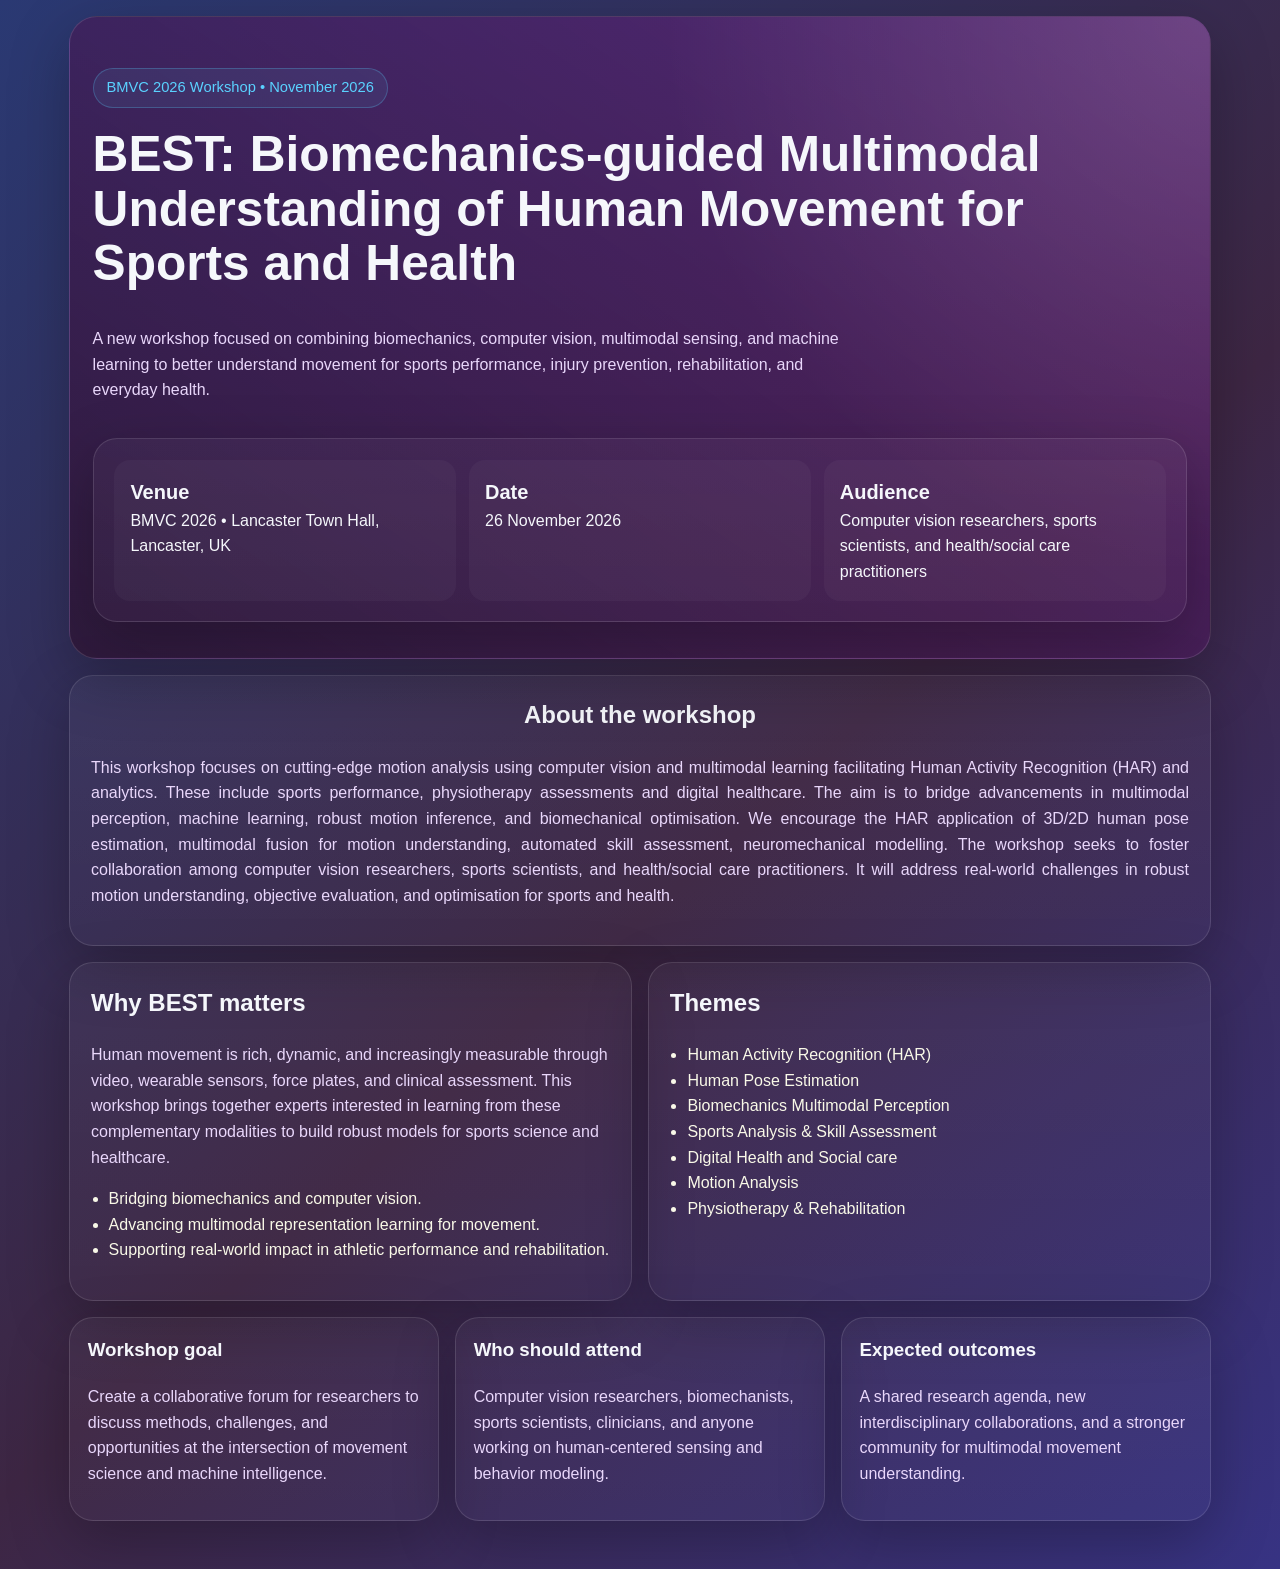
==== index.html @ c9f3e5d2 "Updated website for BMVC 2026-BEST workshop" ====
<!DOCTYPE html>
<html lang="en">
  <head>
    <meta charset="UTF-8" />
    <meta name="viewport" content="width=device-width, initial-scale=1.0" />
    <title>BEST Workshop | Home</title>
    <meta name="description" content="BEST workshop at BMVC 2026 on biomechanics-guided multimodal understanding of human movement for sports and health." />
    <link rel="icon" href="favicon.svg" type="image/svg+xml" />
    <link rel="stylesheet" href="styles.css" />
    <script src="layout.js"></script>
  </head>
  <body>
    <div id="header"></div>

    <main>
      <section class="hero" id="hero">
        <span class="badge">BMVC 2026 Workshop • November 2026</span>
        <h1>BEST: Biomechanics-guided Multimodal Understanding of Human Movement for Sports and Health</h1>
        <p class="section-copy">A new workshop focused on combining biomechanics, computer vision, multimodal sensing, and machine learning to better understand movement for sports performance, injury prevention, rehabilitation, and everyday health.</p>
        <div class="hero-card">
          <div class="stats">
            <div class="stat"><strong>Venue</strong><span>BMVC 2026 • Lancaster Town Hall, Lancaster, UK</span></div>
            <div class="stat"><strong>Date</strong><span>26 November 2026</span></div>
            <div class="stat"><strong>Audience</strong><span>Computer vision researchers, sports scientists, and health/social care practitioners</span></div>
          </div>
        </div>
      </section>

      <section class="section about-workshop">
        <article class="panel">
          <h2>About the workshop</h2>
          <p class="section-copy">This workshop focuses on cutting-edge motion analysis using computer vision and multimodal learning facilitating Human Activity Recognition (HAR) and analytics. These include sports performance, physiotherapy assessments and digital healthcare. The aim is to bridge advancements in multimodal perception, machine learning, robust motion inference, and biomechanical optimisation. We encourage the HAR application of 3D/2D human pose estimation, multimodal fusion for motion understanding, automated skill assessment, neuromechanical modelling. The workshop seeks to foster collaboration among computer vision researchers, sports scientists, and health/social care practitioners. It will address real-world challenges in robust motion understanding, objective evaluation, and optimisation for sports and health.</p>
        </article>
      </section>

      <section class="section grid-2">
        <article class="panel">
          <h2>Why BEST matters</h2>
          <p class="section-copy">Human movement is rich, dynamic, and increasingly measurable through video, wearable sensors, force plates, and clinical assessment. This workshop brings together experts interested in learning from these complementary modalities to build robust models for sports science and healthcare.</p>
          <ul class="list">
            <li>Bridging biomechanics and computer vision.</li>
            <li>Advancing multimodal representation learning for movement.</li>
            <li>Supporting real-world impact in athletic performance and rehabilitation.</li>
          </ul>
        </article>
        <article class="panel">
          <h2>Themes</h2>
          <ul class="list">
            <li>Human Activity Recognition (HAR)</li>
            <li>Human Pose Estimation</li>
            <li>Biomechanics Multimodal Perception</li>
            <li>Sports Analysis & Skill Assessment</li>
            <li>Digital Health and Social care</li>
            <li>Motion Analysis</li>
            <li>Physiotherapy & Rehabilitation</li>
          </ul>
        </article>
      </section>

      <section class="section grid-3">
        <article class="card">
          <h3>Workshop goal</h3>
          <p class="section-copy">Create a collaborative forum for researchers to discuss methods, challenges, and opportunities at the intersection of movement science and machine intelligence.</p>
        </article>
        <article class="card">
          <h3>Who should attend</h3>
          <p class="section-copy">Computer vision researchers, biomechanists, sports scientists, clinicians, and anyone working on human-centered sensing and behavior modeling.</p>
        </article>
        <article class="card">
          <h3>Expected outcomes</h3>
          <p class="section-copy">A shared research agenda, new interdisciplinary collaborations, and a stronger community for multimodal movement understanding.</p>
        </article>
      </section>
    </main>

    <div id="footer"></div>

    <div class="search-overlay hidden" id="searchOverlay">
      <div class="search-panel" role="dialog" aria-label="Website search">
        <form class="search-form" id="searchForm">
          <input id="searchInput" type="search" placeholder="Search the workshop website" />
          <button class="search-submit" type="submit">Search</button>
        </form>
        <div class="search-results" id="searchResults"></div>
      </div>
    </div>

    <script src="script.js"></script>
  </body>
</html>
---- styles.css ----
:root {
  --bg: #07111f;
  --surface: #0f1c2f;
  --surface-2: #15263d;
  --text: #f5f7fb;
  --muted: #8fa2bf;
  --accent: #5ad2ff;
  --accent-2: #8b5cf6;
  --success: #2ec4b6;
  --border: rgba(255,255,255,0.12);
  --shadow: 0 20px 60px rgba(0,0,0,0.25);
}

* { box-sizing: border-box; }
body {
  margin: 0;
  font-family: "Segoe UI", Arial, sans-serif;
  background: linear-gradient(318deg, #373383, #3d2643 45%, #2a3973);
  color: var(--text);
  line-height: 1.6;
}
a { color: inherit; text-decoration: none; }
img { max-width: 100%; display: block; }

.site-header {
  position: sticky;
  top: 0;
  z-index: 1000;
  backdrop-filter: blur(18px);
  background: rgba(106, 44, 120, 0.58);
  border-bottom: 1px solid var(--border);
}
.navbar {
  max-width: 1180px;
  margin: 0 auto;
  padding: 0.95rem 1.2rem;
  display: flex;
  align-items: center;
  justify-content: space-between;
  gap: 1rem;
}
.brand {
  font-weight: 700;
  letter-spacing: 0.04em;
  text-transform: uppercase;
  font-size: 0.95rem;
}
.nav-links {
  display: flex;
  flex-wrap: wrap;
  gap: 0.35rem;
  align-items: center;
}
.nav-links a {
  padding: 0.6rem 0.85rem;
  border-radius: 999px;
  color: #ffffff;
  transition: 180ms ease;
}
.nav-links a:hover,
.nav-links a.active {
  background: rgba(154, 122, 211, 0.6);
  color: var(--text);
}
.search-toggle,
.search-submit {
  border: 0;
  color: var(--text);
  background: linear-gradient(122deg, #7b57a3, #2e4057);
  padding: 0.7rem 0.9rem;
  border-radius: 999px;
  cursor: pointer;
}
.search-toggle { padding: 0.65rem 0.8rem; font-size: 1.12rem; line-height: 1; }

main { max-width: 1180px; margin: 0 auto; padding: 0 1.2rem 3rem; }
.hero {
  padding: 3.2rem 1.4rem 2.2rem;
  margin-top: 1rem;
  display: grid;
  gap: 1.2rem;
  position: relative;
  overflow: hidden;
  border-radius: 28px;
  border: 1px solid var(--border);
  box-shadow: var(--shadow);
  background:
    linear-gradient(34deg, rgba(46, 21, 53, 0.8), rgba(120, 33, 149, 0.47)), url("images-best-bmvc/bg-banner.svg");
  background-size: cover;
  background-position: center;
}
.hero::after {
  content: "";
  position: absolute;
  inset: 0;
  background: radial-gradient(circle at top right, rgba(255,255,255,0.14), transparent 42%);
  pointer-events: none;
}
.hero > * {
  position: relative;
  z-index: 1;
}
.hero h1, .page-title {
  font-size: clamp(2rem, 4vw, 3.1rem);
  margin: 0;
  line-height: 1.1;
}
.hero p, .section-copy {
  color: #e9d7fb;
  max-width: 760px;
}

.badge {
  display: inline-block;
  width: fit-content;
  padding: 0.45rem 0.8rem;
  border: 1px solid rgba(90, 210, 255, 0.25);
  border-radius: 999px;
  color: var(--accent);
  background: rgba(90, 210, 255, 0.08);
  font-size: 0.92rem;
}
.hero-card,
.panel,
.card,
.table-card,
.speaker-card,
.organizer-card,
.sponsor-card {
  background: linear-gradient(180deg, rgba(255,255,255,0.04), rgba(255,255,255,0.02));
  border: 1px solid var(--border);
  box-shadow: var(--shadow);
  border-radius: 24px;
}

.organizer-card{ text-align: center;}

.organizer-card p{font-size: 0.8rem;}

.hero-card { padding: 1.3rem; display: grid; gap: 1rem; }
.grid-2 { display: grid; gap: 1rem; grid-template-columns: repeat(2, minmax(0, 1fr)); }
.grid-3 { display: grid; gap: 1rem; grid-template-columns: repeat(3, minmax(0, 1fr)); }
.panel { padding: 1.3rem; }
.panel h2, .panel h3 { margin-top: 0; }
.list { padding-left: 1.1rem; color: #f9f9e8; }
.stats { display: grid; gap: 0.8rem; grid-template-columns: repeat(3, minmax(0, 1fr)); }
.stat { padding: 1rem; border-radius: 16px; background: rgba(255,255,255,0.03); }
.stat strong { display: block; font-size: 1.25rem; }
.section { padding-top: 1rem; }
.section { width: 100%; }
.section > *,
.hero,
.hero > * {
  min-width: 0;
  max-width: 100%;
}
.about-workshop h2 { text-align: center; }
.about-workshop .section-copy {
  max-width: none;
  margin-inline: auto;
  text-align: justify;
}
.submission-guidelines h2 { text-align: center; }
.guidelines-list {
  max-width: none;
  margin-bottom: 0;
}
.guidelines-list li {
  padding-left: 0.25rem;
  text-align: left;
  overflow-wrap: anywhere;
}
.guidelines-list li + li { margin-top: 0.8rem; }
.guidelines-list a {
  color: var(--accent);
  text-decoration: underline;
}
.topics-interest h2 { text-align: center; }
.topics-interest .section-copy {
  width: 100%;
  max-width: none;
  text-align: left;
}
.topics-list {
  display: grid;
  grid-template-columns: repeat(2, minmax(0, 1fr));
  gap: 0.75rem 1rem;
  margin: 1rem 0 1.25rem;
  padding: 0;
  list-style: none;
}
.topics-list li {
  position: relative;
  padding: 0.8rem 0.9rem 0.8rem 2rem;
  border: 1px solid rgba(90, 210, 255, 0.16);
  border-radius: 14px;
  background: rgba(90, 210, 255, 0.05);
  text-align: left;
  overflow-wrap: anywhere;
}
.topics-list li::before {
  content: "◆";
  position: absolute;
  top: 0.82rem;
  left: 0.8rem;
  color: var(--accent);
  font-size: 0.7rem;
}
.card { padding: 1.1rem; }
.card h3 { margin-top: 0; }
.timeline { display: grid; gap: 0.8rem; }
.timeline-item { padding: 0.9rem 1rem; border-left: 2px solid var(--accent); background: rgba(255,255,255,0.03); border-radius: 0 16px 16px 0; }
.table-card { padding: 1rem; overflow-x: auto; }
table { width: 100%; border-collapse: collapse; }
th, td { padding: 0.8rem; text-align: left; border-bottom: 1px solid var(--border); }
th { color: var(--accent); }
.speaker-card, .organizer-card, .sponsor-card { padding: 1rem; }
.organizer-grid {
  display: grid;
  gap: 1rem;
  grid-template-columns: repeat(5, minmax(0, 1fr));
}
.section-title {
  margin: 0 0 0.85rem;
  font-size: 1.15rem;
}
.sponsor-visual {
  display: grid;
  place-items: center;
  min-height: 92px;
  margin-bottom: 0.8rem;
  border-radius: 16px;
  border: 1px dashed rgba(255,255,255,0.2);
  background: rgba(255,255,255,0.05);
  color: var(--accent);
  font-weight: 700;
  letter-spacing: 0.08em;
  text-transform: uppercase;
  text-align: center;
  padding: 0.75rem;
}
.avatar {
  width: 54px; height: 54px; border-radius: 50%; display: grid; place-items: center; font-weight: 700;
  background: linear-gradient(135deg, var(--accent), var(--accent-2)); color: white; margin-bottom: 0.75rem;
}
footer {
  border-top: 1px solid var(--border);
  background: #3c135599;
  margin-top: 2rem;
}
.footer-inner {
  max-width: 1180px; margin: 0 auto; padding: 1.3rem 1.2rem 2rem; display: flex; justify-content: space-between; gap: 1rem; flex-wrap: wrap;
  color: #ffffff;
}
.search-overlay {
  position: fixed; inset: 0; background: rgba(3,8,16,0.8); backdrop-filter: blur(8px); z-index: 2000;
  display: grid; place-items: center; padding: 1rem;
}
.search-panel {
  width: min(720px, 100%); background: var(--surface); border: 1px solid var(--border); border-radius: 24px; padding: 1.2rem; box-shadow: var(--shadow);
}
.search-form { display: flex; gap: 0.6rem; margin-bottom: 0.8rem; }
.search-form input {
  flex: 1; border: 1px solid var(--border); background: rgba(255,255,255,0.05); color: var(--text); padding: 0.8rem 0.95rem; border-radius: 999px;
}
.search-results { display: grid; gap: 0.7rem; max-height: 56vh; overflow: auto; }
.result-item { padding: 0.9rem 1rem; border-radius: 16px; background: rgba(255,255,255,0.03); }
.result-item strong { display: block; margin-bottom: 0.2rem; }
.result-item small { color: var(--muted); }
.hidden { display: none !important; }
.people-pic {max-height: 125px;border-radius: 125px;}

.image-container {
    display: flex;
    justify-content: center; /* Horizontal center */
    align-items: center;     /* Vertical center */
}

.image-container img {
  max-height: 220px;
  border-radius: 125px;
}


@media (max-width: 1000px) {
  .organizer-grid { grid-template-columns: repeat(2, minmax(0, 1fr)); }
}

@media (max-width: 800px) {
  .grid-2, .grid-3, .stats, .topics-list { grid-template-columns: 1fr; }
  .navbar { flex-wrap: wrap; }
  .nav-links { justify-content: center; }
  .organizer-grid { grid-template-columns: 1fr; }
}

@media (max-width: 520px) {
  main { padding-inline: 0.75rem; }
  .hero { padding: 2rem 1rem 1.4rem; border-radius: 20px; }
  .hero h1, .page-title { font-size: clamp(1.7rem, 9vw, 2.25rem); }
  .panel, .card, .hero-card { padding: 1rem; border-radius: 18px; }
  .section-copy, .list { overflow-wrap: anywhere; }
}
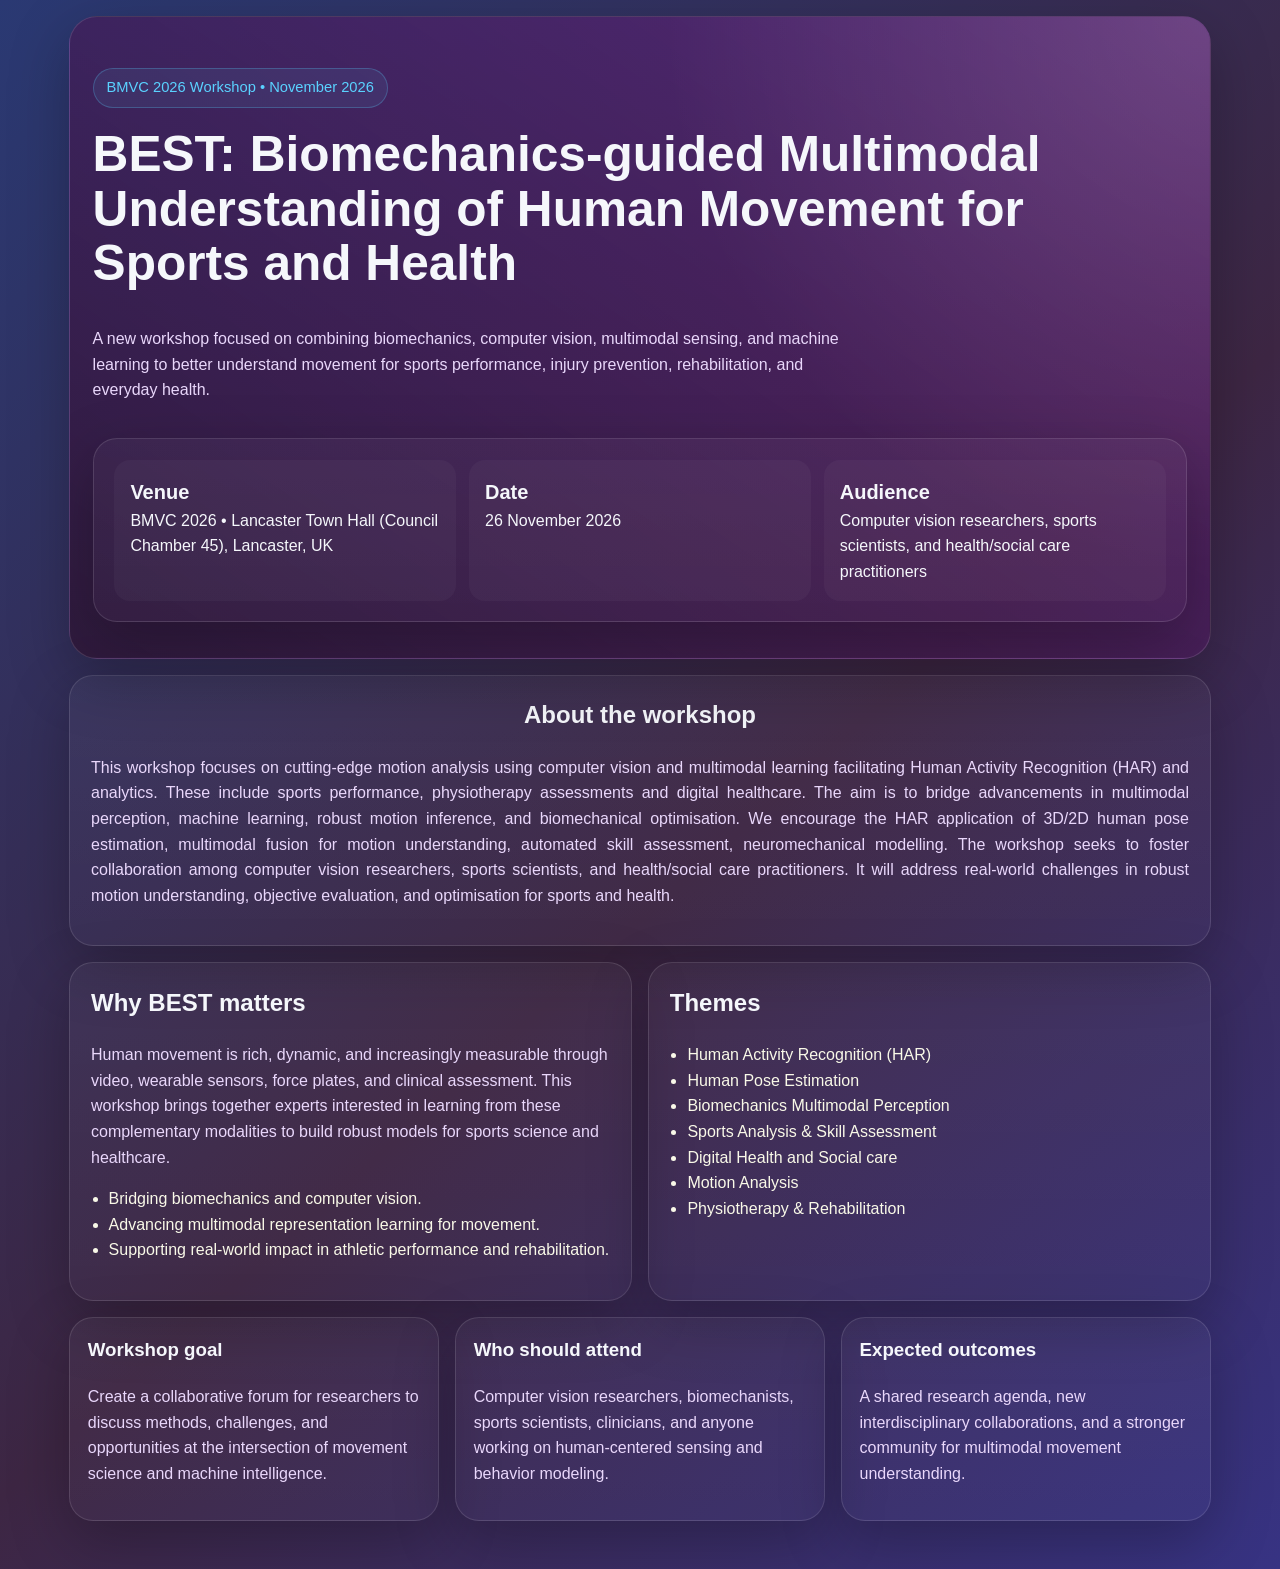
==== commit dc7e47af: "Updated timeline dates, program details, and venue information." ====
--- a/index.html
+++ b/index.html
@@ -19,21 +19,21 @@
         <p class="section-copy">A new workshop focused on combining biomechanics, computer vision, multimodal sensing, and machine learning to better understand movement for sports performance, injury prevention, rehabilitation, and everyday health.</p>
         <div class="hero-card">
           <div class="stats">
-            <div class="stat"><strong>Venue</strong><span>BMVC 2026 • Lancaster Town Hall, Lancaster, UK</span></div>
+            <div class="stat"><strong>Venue</strong><span> BMVC 2026 • Lancaster Town Hall (Council Chamber 45), Lancaster, UK</span></div>
             <div class="stat"><strong>Date</strong><span>26 November 2026</span></div>
             <div class="stat"><strong>Audience</strong><span>Computer vision researchers, sports scientists, and health/social care practitioners</span></div>
           </div>
         </div>
-      </section>
-
-      <section class="section about-workshop">
-        <article class="panel">
-          <h2>About the workshop</h2>
-          <p class="section-copy">This workshop focuses on cutting-edge motion analysis using computer vision and multimodal learning facilitating Human Activity Recognition (HAR) and analytics. These include sports performance, physiotherapy assessments and digital healthcare. The aim is to bridge advancements in multimodal perception, machine learning, robust motion inference, and biomechanical optimisation. We encourage the HAR application of 3D/2D human pose estimation, multimodal fusion for motion understanding, automated skill assessment, neuromechanical modelling. The workshop seeks to foster collaboration among computer vision researchers, sports scientists, and health/social care practitioners. It will address real-world challenges in robust motion understanding, objective evaluation, and optimisation for sports and health.</p>
-        </article>
-      </section>
-
-      <section class="section grid-2">
+      </section>
+
+      <section class="section about-workshop">
+        <article class="panel">
+          <h2>About the workshop</h2>
+          <p class="section-copy">This workshop focuses on cutting-edge motion analysis using computer vision and multimodal learning facilitating Human Activity Recognition (HAR) and analytics. These include sports performance, physiotherapy assessments and digital healthcare. The aim is to bridge advancements in multimodal perception, machine learning, robust motion inference, and biomechanical optimisation. We encourage the HAR application of 3D/2D human pose estimation, multimodal fusion for motion understanding, automated skill assessment, neuromechanical modelling. The workshop seeks to foster collaboration among computer vision researchers, sports scientists, and health/social care practitioners. It will address real-world challenges in robust motion understanding, objective evaluation, and optimisation for sports and health.</p>
+        </article>
+      </section>
+
+      <section class="section grid-2">
         <article class="panel">
           <h2>Why BEST matters</h2>
           <p class="section-copy">Human movement is rich, dynamic, and increasingly measurable through video, wearable sensors, force plates, and clinical assessment. This workshop brings together experts interested in learning from these complementary modalities to build robust models for sports science and healthcare.</p>
--- a/styles.css
+++ b/styles.css
@@ -1,176 +1,201 @@
-:root {
-  --bg: #07111f;
-  --surface: #0f1c2f;
-  --surface-2: #15263d;
-  --text: #f5f7fb;
-  --muted: #8fa2bf;
-  --accent: #5ad2ff;
-  --accent-2: #8b5cf6;
-  --success: #2ec4b6;
-  --border: rgba(255,255,255,0.12);
-  --shadow: 0 20px 60px rgba(0,0,0,0.25);
-}
-
-* { box-sizing: border-box; }
-body {
-  margin: 0;
-  font-family: "Segoe UI", Arial, sans-serif;
-  background: linear-gradient(318deg, #373383, #3d2643 45%, #2a3973);
-  color: var(--text);
-  line-height: 1.6;
-}
-a { color: inherit; text-decoration: none; }
-img { max-width: 100%; display: block; }
-
-.site-header {
-  position: sticky;
-  top: 0;
-  z-index: 1000;
-  backdrop-filter: blur(18px);
-  background: rgba(106, 44, 120, 0.58);
-  border-bottom: 1px solid var(--border);
-}
-.navbar {
-  max-width: 1180px;
-  margin: 0 auto;
-  padding: 0.95rem 1.2rem;
-  display: flex;
-  align-items: center;
-  justify-content: space-between;
-  gap: 1rem;
-}
-.brand {
-  font-weight: 700;
-  letter-spacing: 0.04em;
-  text-transform: uppercase;
-  font-size: 0.95rem;
-}
-.nav-links {
-  display: flex;
-  flex-wrap: wrap;
-  gap: 0.35rem;
-  align-items: center;
-}
-.nav-links a {
-  padding: 0.6rem 0.85rem;
-  border-radius: 999px;
-  color: #ffffff;
-  transition: 180ms ease;
-}
-.nav-links a:hover,
-.nav-links a.active {
-  background: rgba(154, 122, 211, 0.6);
-  color: var(--text);
-}
-.search-toggle,
-.search-submit {
-  border: 0;
-  color: var(--text);
-  background: linear-gradient(122deg, #7b57a3, #2e4057);
-  padding: 0.7rem 0.9rem;
-  border-radius: 999px;
-  cursor: pointer;
-}
-.search-toggle { padding: 0.65rem 0.8rem; font-size: 1.12rem; line-height: 1; }
-
-main { max-width: 1180px; margin: 0 auto; padding: 0 1.2rem 3rem; }
-.hero {
-  padding: 3.2rem 1.4rem 2.2rem;
-  margin-top: 1rem;
-  display: grid;
-  gap: 1.2rem;
-  position: relative;
-  overflow: hidden;
-  border-radius: 28px;
-  border: 1px solid var(--border);
-  box-shadow: var(--shadow);
-  background:
-    linear-gradient(34deg, rgba(46, 21, 53, 0.8), rgba(120, 33, 149, 0.47)), url("images-best-bmvc/bg-banner.svg");
-  background-size: cover;
-  background-position: center;
-}
-.hero::after {
-  content: "";
-  position: absolute;
-  inset: 0;
-  background: radial-gradient(circle at top right, rgba(255,255,255,0.14), transparent 42%);
-  pointer-events: none;
-}
-.hero > * {
-  position: relative;
-  z-index: 1;
-}
-.hero h1, .page-title {
-  font-size: clamp(2rem, 4vw, 3.1rem);
-  margin: 0;
-  line-height: 1.1;
-}
-.hero p, .section-copy {
-  color: #e9d7fb;
-  max-width: 760px;
-}
-
-.badge {
-  display: inline-block;
-  width: fit-content;
-  padding: 0.45rem 0.8rem;
-  border: 1px solid rgba(90, 210, 255, 0.25);
-  border-radius: 999px;
-  color: var(--accent);
-  background: rgba(90, 210, 255, 0.08);
-  font-size: 0.92rem;
-}
-.hero-card,
-.panel,
-.card,
-.table-card,
-.speaker-card,
-.organizer-card,
-.sponsor-card {
-  background: linear-gradient(180deg, rgba(255,255,255,0.04), rgba(255,255,255,0.02));
-  border: 1px solid var(--border);
-  box-shadow: var(--shadow);
-  border-radius: 24px;
-}
-
-.organizer-card{ text-align: center;}
-
-.organizer-card p{font-size: 0.8rem;}
-
-.hero-card { padding: 1.3rem; display: grid; gap: 1rem; }
-.grid-2 { display: grid; gap: 1rem; grid-template-columns: repeat(2, minmax(0, 1fr)); }
-.grid-3 { display: grid; gap: 1rem; grid-template-columns: repeat(3, minmax(0, 1fr)); }
-.panel { padding: 1.3rem; }
-.panel h2, .panel h3 { margin-top: 0; }
-.list { padding-left: 1.1rem; color: #f9f9e8; }
-.stats { display: grid; gap: 0.8rem; grid-template-columns: repeat(3, minmax(0, 1fr)); }
-.stat { padding: 1rem; border-radius: 16px; background: rgba(255,255,255,0.03); }
-.stat strong { display: block; font-size: 1.25rem; }
-.section { padding-top: 1rem; }
-.section { width: 100%; }
-.section > *,
-.hero,
-.hero > * {
-  min-width: 0;
-  max-width: 100%;
-}
-.about-workshop h2 { text-align: center; }
-.about-workshop .section-copy {
-  max-width: none;
-  margin-inline: auto;
-  text-align: justify;
-}
-.submission-guidelines h2 { text-align: center; }
-.guidelines-list {
-  max-width: none;
-  margin-bottom: 0;
-}
-.guidelines-list li {
-  padding-left: 0.25rem;
-  text-align: left;
-  overflow-wrap: anywhere;
-}
-.guidelines-list li + li { margin-top: 0.8rem; }
+:root {
+  --bg: #07111f;
+  --surface: #0f1c2f;
+  --surface-2: #15263d;
+  --text: #f5f7fb;
+  --muted: #8fa2bf;
+  --accent: #5ad2ff;
+  --accent-2: #8b5cf6;
+  --success: #2ec4b6;
+  --border: rgba(255,255,255,0.12);
+  --shadow: 0 20px 60px rgba(0,0,0,0.25);
+}
+
+* { box-sizing: border-box; }
+body {
+  margin: 0;
+  font-family: "Segoe UI", Arial, sans-serif;
+  background: linear-gradient(318deg, #373383, #3d2643 45%, #2a3973);
+  color: var(--text);
+  line-height: 1.6;
+}
+a { color: inherit; text-decoration: none; }
+img { max-width: 100%; display: block; }
+
+.site-header {
+  position: sticky;
+  top: 0;
+  z-index: 1000;
+  backdrop-filter: blur(18px);
+  background: rgba(106, 44, 120, 0.58);
+  border-bottom: 1px solid var(--border);
+}
+.navbar {
+  max-width: 1180px;
+  margin: 0 auto;
+  padding: 0.95rem 1.2rem;
+  display: flex;
+  align-items: center;
+  justify-content: space-between;
+  gap: 1rem;
+}
+.brand {
+  font-weight: 700;
+  letter-spacing: 0.04em;
+  text-transform: uppercase;
+  font-size: 0.95rem;
+}
+.nav-links {
+  display: flex;
+  flex-wrap: wrap;
+  gap: 0.35rem;
+  align-items: center;
+}
+.nav-links a {
+  padding: 0.6rem 0.85rem;
+  border-radius: 999px;
+  color: #ffffff;
+  transition: 180ms ease;
+}
+.nav-links a:hover,
+.nav-links a.active {
+  background: rgba(154, 122, 211, 0.6);
+  color: var(--text);
+}
+.search-toggle,
+.search-submit {
+  border: 0;
+  color: var(--text);
+  background: linear-gradient(122deg, #7b57a3, #2e4057);
+  padding: 0.7rem 0.9rem;
+  border-radius: 999px;
+  cursor: pointer;
+}
+.search-toggle { padding: 0.65rem 0.8rem; font-size: 1.12rem; line-height: 1; }
+
+main { max-width: 1180px; margin: 0 auto; padding: 0 1.2rem 3rem; }
+.hero {
+  padding: 3.2rem 1.4rem 2.2rem;
+  margin-top: 1rem;
+  display: grid;
+  gap: 1.2rem;
+  position: relative;
+  overflow: hidden;
+  border-radius: 28px;
+  border: 1px solid var(--border);
+  box-shadow: var(--shadow);
+  background:
+    linear-gradient(34deg, rgba(46, 21, 53, 0.8), rgba(120, 33, 149, 0.47)), url("images-best-bmvc/bg-banner.svg");
+  background-size: cover;
+  background-position: center;
+}
+.hero::after {
+  content: "";
+  position: absolute;
+  inset: 0;
+  background: radial-gradient(circle at top right, rgba(255,255,255,0.14), transparent 42%);
+  pointer-events: none;
+}
+.hero > * {
+  position: relative;
+  z-index: 1;
+}
+.hero h1, .page-title {
+  font-size: clamp(2rem, 4vw, 3.1rem);
+  margin: 0;
+  line-height: 1.1;
+}
+.hero p, .section-copy {
+  color: #e9d7fb;
+  max-width: 760px;
+}
+
+.badge {
+  display: inline-block;
+  width: fit-content;
+  padding: 0.45rem 0.8rem;
+  border: 1px solid rgba(90, 210, 255, 0.25);
+  border-radius: 999px;
+  color: var(--accent);
+  background: rgba(90, 210, 255, 0.08);
+  font-size: 0.92rem;
+}
+.hero-card,
+.panel,
+.card,
+.table-card,
+.speaker-card,
+.organizer-card,
+.sponsor-card {
+  background: linear-gradient(180deg, rgba(255,255,255,0.04), rgba(255,255,255,0.02));
+  border: 1px solid var(--border);
+  box-shadow: var(--shadow);
+  border-radius: 24px;
+}
+
+.organizer-card{ text-align: center;}
+
+.organizer-card p{font-size: 0.8rem;}
+
+.hero-card { padding: 1.3rem; display: grid; gap: 1rem; }
+.grid-2 { display: grid; gap: 1rem; grid-template-columns: repeat(2, minmax(0, 1fr)); }
+.grid-3 { display: grid; gap: 1rem; grid-template-columns: repeat(3, minmax(0, 1fr)); }
+.panel { padding: 1.3rem; }
+.panel h2, .panel h3 { margin-top: 0; }
+.list { padding-left: 1.1rem; color: #f9f9e8; }
+.committee-list {
+  margin: 0;
+  padding-left: clamp(0.15rem, 1vw, 0.5rem);
+  color: #f9f9e8;
+  list-style: none;
+  text-align: left;
+}
+.committee-list li {
+  position: relative;
+  padding-left: 1.4rem;
+  overflow-wrap: anywhere;
+}
+.committee-list li + li { margin-top: 0.55rem; }
+.committee-list li::before {
+  content: "";
+  position: absolute;
+  top: 0.8em;
+  left: 0;
+  width: 0.48rem;
+  height: 0.48rem;
+  border: 1.5px solid currentColor;
+  border-radius: 50%;
+  background: transparent;
+  transform: translateY(-50%);
+}
+.stats { display: grid; gap: 0.8rem; grid-template-columns: repeat(3, minmax(0, 1fr)); }
+.stat { padding: 1rem; border-radius: 16px; background: rgba(255,255,255,0.03); }
+.stat strong { display: block; font-size: 1.25rem; }
+.section { padding-top: 1rem; }
+.section { width: 100%; }
+.section > *,
+.hero,
+.hero > * {
+  min-width: 0;
+  max-width: 100%;
+}
+.about-workshop h2 { text-align: center; }
+.about-workshop .section-copy {
+  max-width: none;
+  margin-inline: auto;
+  text-align: justify;
+}
+.submission-guidelines h2 { text-align: center; }
+.guidelines-list {
+  max-width: none;
+  margin-bottom: 0;
+}
+.guidelines-list li {
+  padding-left: 0.25rem;
+  text-align: left;
+  overflow-wrap: anywhere;
+}
+.guidelines-list li + li { margin-top: 0.8rem; }
 .guidelines-list a {
   color: var(--accent);
   text-decoration: underline;
@@ -207,96 +232,194 @@
   font-size: 0.7rem;
 }
 .card { padding: 1.1rem; }
-.card h3 { margin-top: 0; }
-.timeline { display: grid; gap: 0.8rem; }
-.timeline-item { padding: 0.9rem 1rem; border-left: 2px solid var(--accent); background: rgba(255,255,255,0.03); border-radius: 0 16px 16px 0; }
-.table-card { padding: 1rem; overflow-x: auto; }
-table { width: 100%; border-collapse: collapse; }
-th, td { padding: 0.8rem; text-align: left; border-bottom: 1px solid var(--border); }
-th { color: var(--accent); }
-.speaker-card, .organizer-card, .sponsor-card { padding: 1rem; }
-.organizer-grid {
-  display: grid;
-  gap: 1rem;
-  grid-template-columns: repeat(5, minmax(0, 1fr));
-}
-.section-title {
-  margin: 0 0 0.85rem;
-  font-size: 1.15rem;
-}
-.sponsor-visual {
-  display: grid;
-  place-items: center;
-  min-height: 92px;
-  margin-bottom: 0.8rem;
-  border-radius: 16px;
-  border: 1px dashed rgba(255,255,255,0.2);
-  background: rgba(255,255,255,0.05);
-  color: var(--accent);
-  font-weight: 700;
-  letter-spacing: 0.08em;
-  text-transform: uppercase;
-  text-align: center;
-  padding: 0.75rem;
-}
-.avatar {
-  width: 54px; height: 54px; border-radius: 50%; display: grid; place-items: center; font-weight: 700;
-  background: linear-gradient(135deg, var(--accent), var(--accent-2)); color: white; margin-bottom: 0.75rem;
-}
-footer {
-  border-top: 1px solid var(--border);
-  background: #3c135599;
-  margin-top: 2rem;
-}
-.footer-inner {
-  max-width: 1180px; margin: 0 auto; padding: 1.3rem 1.2rem 2rem; display: flex; justify-content: space-between; gap: 1rem; flex-wrap: wrap;
-  color: #ffffff;
-}
-.search-overlay {
-  position: fixed; inset: 0; background: rgba(3,8,16,0.8); backdrop-filter: blur(8px); z-index: 2000;
-  display: grid; place-items: center; padding: 1rem;
-}
-.search-panel {
-  width: min(720px, 100%); background: var(--surface); border: 1px solid var(--border); border-radius: 24px; padding: 1.2rem; box-shadow: var(--shadow);
-}
-.search-form { display: flex; gap: 0.6rem; margin-bottom: 0.8rem; }
-.search-form input {
-  flex: 1; border: 1px solid var(--border); background: rgba(255,255,255,0.05); color: var(--text); padding: 0.8rem 0.95rem; border-radius: 999px;
-}
-.search-results { display: grid; gap: 0.7rem; max-height: 56vh; overflow: auto; }
-.result-item { padding: 0.9rem 1rem; border-radius: 16px; background: rgba(255,255,255,0.03); }
-.result-item strong { display: block; margin-bottom: 0.2rem; }
-.result-item small { color: var(--muted); }
-.hidden { display: none !important; }
-.people-pic {max-height: 125px;border-radius: 125px;}
-
-.image-container {
-    display: flex;
-    justify-content: center; /* Horizontal center */
-    align-items: center;     /* Vertical center */
-}
-
-.image-container img {
-  max-height: 220px;
-  border-radius: 125px;
-}
-
-
-@media (max-width: 1000px) {
-  .organizer-grid { grid-template-columns: repeat(2, minmax(0, 1fr)); }
-}
-
+.card h3 { margin-top: 0; }
+.timeline { display: grid; gap: 0.8rem; }
+.timeline-item { padding: 0.9rem 1rem; border-left: 2px solid var(--accent); background: rgba(255,255,255,0.03); border-radius: 0 16px 16px 0; }
+.table-card { padding: 1.3rem; margin-top: 1rem; overflow-x: auto; }
+table { width: 100%; border-collapse: collapse; }
+th, td { padding: 0.8rem; text-align: left; border-bottom: 1px solid var(--border); }
+th { color: var(--accent); }
+.schedule h2 { margin-top: 0; text-align: center; }
+.schedule-table {
+  table-layout: fixed;
+  border-collapse: separate;
+  border-spacing: 0;
+  border: 1px solid rgba(90, 210, 255, 0.16);
+  border-radius: 16px;
+  overflow: hidden;
+}
+.schedule-table th,
+.schedule-table td {
+  width: 50%;
+  padding: 0.85rem 1.25rem;
+  text-align: center;
+  overflow-wrap: anywhere;
+}
+.schedule-table th + th,
+.schedule-table td + td { border-left: 1px solid var(--border); }
+.schedule-table thead th {
+  background: rgba(90, 210, 255, 0.1);
+  font-size: 0.85rem;
+  letter-spacing: 0.08em;
+  text-transform: uppercase;
+}
+.schedule-table tbody tr { transition: background-color 180ms ease; }
+.schedule-table tbody tr:nth-child(even) { background: rgba(255, 255, 255, 0.03); }
+.schedule-table tbody tr:hover { background: rgba(90, 210, 255, 0.08); }
+.schedule-table tbody tr:last-child td { border-bottom: 0; }
+.schedule-table td:first-child {
+  color: var(--accent);
+  font-weight: 600;
+  font-variant-numeric: tabular-nums;
+}
+.speaker-card, .organizer-card, .sponsor-card { padding: 1rem; }
+.organizer-grid {
+  display: grid;
+  gap: 1rem;
+  grid-template-columns: repeat(5, minmax(0, 1fr));
+}
+.section-title {
+  margin: 0 0 0.85rem;
+  font-size: 1.15rem;
+}
+.sponsor-grid {
+  display: grid;
+  grid-template-columns: repeat(4, minmax(0, 1fr));
+  gap: 1rem;
+  align-items: stretch;
+}
+.sponsor-card {
+  display: flex;
+  flex-direction: column;
+  min-width: 0;
+  text-align: center;
+}
+.sponsor-card h3 {
+  margin: 0;
+  font-size: 1rem;
+  line-height: 1.35;
+}
+.sponsor-visual {
+  display: flex;
+  align-items: center;
+  justify-content: center;
+  height: 132px;
+  margin-bottom: 1rem;
+  border-radius: 16px;
+  border: 1px solid rgba(255,255,255,0.24);
+  background: rgba(255,255,255,0.94);
+  padding: 1.15rem;
+  overflow: hidden;
+}
+.sponsor-visual img {
+  width: 100%;
+  height: 100%;
+  object-fit: contain;
+}
+.contact-emails {
+  display: flex;
+  align-items: center;
+  justify-content: center;
+  gap: 0.8rem;
+  margin-top: 1rem;
+  padding: 1rem 1.2rem;
+  border: 1px solid var(--border);
+  border-radius: 18px;
+  background: rgba(255,255,255,0.04);
+}
+.contact-emails__icon {
+  display: flex;
+  flex: 0 0 auto;
+  color: var(--accent);
+}
+.contact-emails__icon svg {
+  width: 1.35rem;
+  height: 1.35rem;
+  fill: none;
+  stroke: currentColor;
+  stroke-width: 1.8;
+  stroke-linecap: round;
+  stroke-linejoin: round;
+}
+.contact-emails__links {
+  display: flex;
+  flex-wrap: wrap;
+  justify-content: center;
+  gap: 0.25rem 1.25rem;
+}
+.contact-emails__links a {
+  color: var(--text);
+  overflow-wrap: anywhere;
+}
+.contact-emails__links a:hover {
+  color: var(--accent);
+  text-decoration: underline;
+}
+.avatar {
+  width: 54px; height: 54px; border-radius: 50%; display: grid; place-items: center; font-weight: 700;
+  background: linear-gradient(135deg, var(--accent), var(--accent-2)); color: white; margin-bottom: 0.75rem;
+}
+footer {
+  border-top: 1px solid var(--border);
+  background: #3c135599;
+  margin-top: 2rem;
+}
+.footer-inner {
+  max-width: 1180px; margin: 0 auto; padding: 1.3rem 1.2rem 2rem; display: flex; justify-content: space-between; gap: 1rem; flex-wrap: wrap;
+  color: #ffffff;
+}
+.search-overlay {
+  position: fixed; inset: 0; background: rgba(3,8,16,0.8); backdrop-filter: blur(8px); z-index: 2000;
+  display: grid; place-items: center; padding: 1rem;
+}
+.search-panel {
+  width: min(720px, 100%); background: var(--surface); border: 1px solid var(--border); border-radius: 24px; padding: 1.2rem; box-shadow: var(--shadow);
+}
+.search-form { display: flex; gap: 0.6rem; margin-bottom: 0.8rem; }
+.search-form input {
+  flex: 1; border: 1px solid var(--border); background: rgba(255,255,255,0.05); color: var(--text); padding: 0.8rem 0.95rem; border-radius: 999px;
+}
+.search-results { display: grid; gap: 0.7rem; max-height: 56vh; overflow: auto; }
+.result-item { padding: 0.9rem 1rem; border-radius: 16px; background: rgba(255,255,255,0.03); }
+.result-item strong { display: block; margin-bottom: 0.2rem; }
+.result-item small { color: var(--muted); }
+.hidden { display: none !important; }
+.people-pic {max-height: 125px;border-radius: 125px;}
+
+.image-container {
+    display: flex;
+    justify-content: center; /* Horizontal center */
+    align-items: center;     /* Vertical center */
+}
+
+.image-container img {
+  max-height: 220px;
+  border-radius: 125px;
+}
+
+
+@media (max-width: 1000px) {
+  .organizer-grid { grid-template-columns: repeat(2, minmax(0, 1fr)); }
+  .sponsor-grid { grid-template-columns: repeat(2, minmax(0, 1fr)); }
+}
+
 @media (max-width: 800px) {
   .grid-2, .grid-3, .stats, .topics-list { grid-template-columns: 1fr; }
-  .navbar { flex-wrap: wrap; }
-  .nav-links { justify-content: center; }
-  .organizer-grid { grid-template-columns: 1fr; }
-}
-
-@media (max-width: 520px) {
-  main { padding-inline: 0.75rem; }
-  .hero { padding: 2rem 1rem 1.4rem; border-radius: 20px; }
-  .hero h1, .page-title { font-size: clamp(1.7rem, 9vw, 2.25rem); }
-  .panel, .card, .hero-card { padding: 1rem; border-radius: 18px; }
-  .section-copy, .list { overflow-wrap: anywhere; }
-}
+  .navbar { flex-wrap: wrap; }
+  .nav-links { justify-content: center; }
+  .organizer-grid { grid-template-columns: 1fr; }
+}
+
+@media (max-width: 520px) {
+  main { padding-inline: 0.75rem; }
+  .hero { padding: 2rem 1rem 1.4rem; border-radius: 20px; }
+  .hero h1, .page-title { font-size: clamp(1.7rem, 9vw, 2.25rem); }
+  .panel, .card, .hero-card, .table-card { padding: 1rem; border-radius: 18px; }
+  .schedule-table { font-size: 0.95rem; }
+  .schedule-table th, .schedule-table td { padding: 0.7rem 0.6rem; }
+  .contact-emails { align-items: flex-start; }
+  .contact-emails__links { flex-direction: column; }
+  .section-copy, .list { overflow-wrap: anywhere; }
+  .sponsor-grid { grid-template-columns: 1fr; }
+  .sponsor-visual { height: 150px; }
+}
